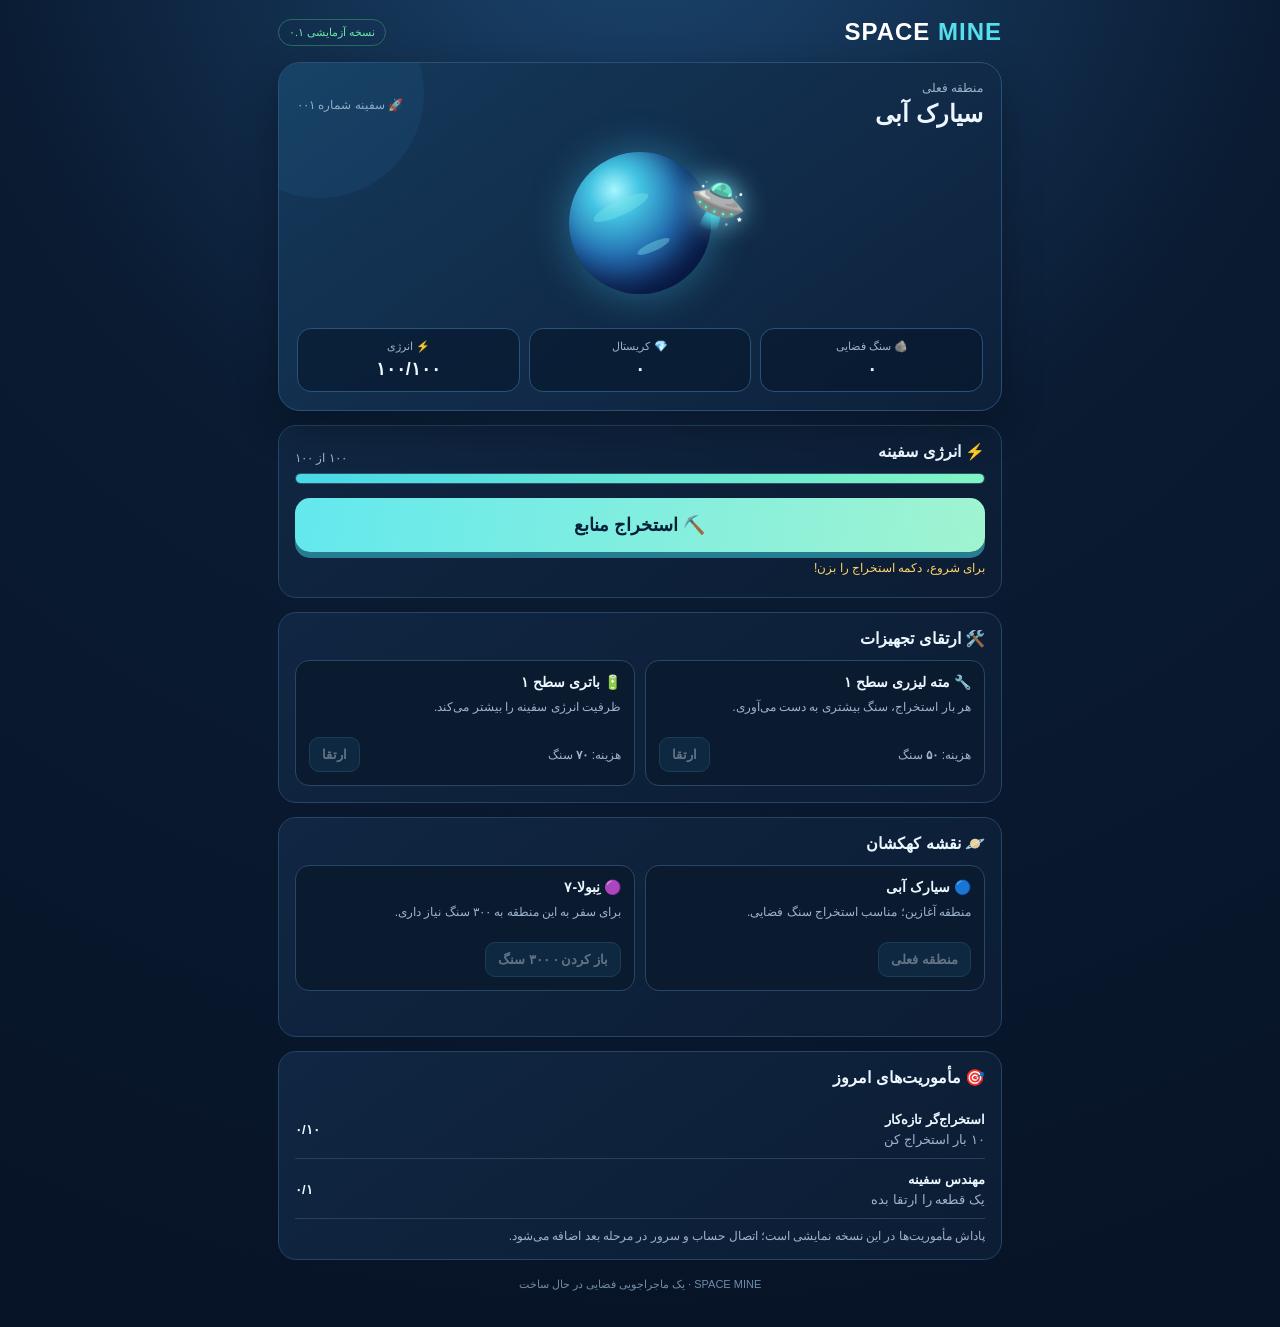
==== index.html @ e65287ba "Rename space_mine_prototype(1).html to index.html" ====
<!doctype html>
<html lang="fa" dir="rtl">
<head>
<meta charset="utf-8">
<meta name="viewport" content="width=device-width, initial-scale=1">
<title>SPACE MINE | معدن فضایی</title>
<style>
:root{--bg:#071326;--panel:#10233d;--panel2:#142d4c;--cyan:#56e0ee;--gold:#ffd36a;--text:#edf7ff;--muted:#9db4cc;--green:#6ee7a8}
*{box-sizing:border-box}body{margin:0;background:radial-gradient(circle at 50% -10%,#1c4771 0,#0a1b32 42%,var(--bg) 100%);color:var(--text);font-family:Tahoma,Arial,sans-serif;min-height:100vh}
.wrap{max-width:760px;margin:auto;padding:18px}.top{display:flex;justify-content:space-between;align-items:center;gap:12px;margin-bottom:16px}.brand{font-size:24px;font-weight:900;letter-spacing:1px;color:#fff}.brand span{color:var(--cyan)}.tag{font-size:11px;color:var(--green);border:1px solid #286e60;padding:6px 10px;border-radius:99px}
.hero{border:1px solid #285078;border-radius:22px;padding:18px;background:linear-gradient(145deg,#15395b,#0d203a);box-shadow:0 14px 40px #0005;overflow:hidden;position:relative}
.hero:after{content:"";position:absolute;width:210px;height:210px;border-radius:50%;background:#2a7caa22;left:-65px;top:-75px}
.planet{height:190px;display:grid;place-items:center;position:relative;z-index:1}.planet .orb{width:142px;height:142px;border-radius:50%;background:radial-gradient(circle at 32% 27%,#a7f6ff 0,#43c4e2 18%,#236baf 48%,#142d65 76%,#0b183b 100%);box-shadow:inset -18px -14px 28px #020b2b99,0 0 40px #45c8ef66;position:relative}.orb:before,.orb:after{content:"";position:absolute;background:#7be6e966;border-radius:50%;transform:rotate(-25deg)}.orb:before{width:60px;height:15px;left:22px;top:48px}.orb:after{width:35px;height:9px;left:67px;top:90px}.ship{position:absolute;font-size:45px;filter:drop-shadow(0 0 14px #8cecff);transform:translate(78px,-18px)}
.stats{display:grid;grid-template-columns:repeat(3,1fr);gap:9px;margin-top:10px;position:relative;z-index:1}.stat{background:#06172b99;border:1px solid #2b5276;border-radius:14px;padding:11px;text-align:center}.stat small{display:block;color:var(--muted);font-size:11px;margin-bottom:5px}.stat strong{font-size:18px}
.panel{background:linear-gradient(145deg,#102642,#0c1d34);border:1px solid #244564;border-radius:18px;padding:16px;margin-top:14px}.panel h2{font-size:16px;margin:0 0 12px}.energyline{height:11px;border-radius:99px;background:#061326;overflow:hidden;border:1px solid #31506b}.energyfill{height:100%;width:100%;background:linear-gradient(90deg,#48d9e8,#80f4c3);transition:width .2s}.muted{color:var(--muted);font-size:12px}.row{display:flex;justify-content:space-between;align-items:center;gap:12px}.minebtn{width:100%;margin-top:14px;padding:16px;border:0;border-radius:15px;color:#062039;font-size:18px;font-weight:900;background:linear-gradient(100deg,#63e8ee,#a0f4d0);box-shadow:0 6px 0 #267c91;cursor:pointer}.minebtn:active{transform:translateY(3px);box-shadow:0 3px 0 #267c91}.minebtn:disabled{opacity:.45;cursor:not-allowed}
.grid{display:grid;grid-template-columns:repeat(2,1fr);gap:10px}.item{background:#0a1b30;border:1px solid #274765;border-radius:14px;padding:13px}.item h3{font-size:14px;margin:0 0 7px}.item p{font-size:12px;color:var(--muted);margin:0 0 10px;min-height:30px;line-height:1.7}
button.secondary{background:#183d5c;border:1px solid #39708f;color:#e9f8ff;padding:9px 12px;border-radius:10px;font-family:inherit;font-weight:700;cursor:pointer}button.secondary:disabled{opacity:.4;cursor:not-allowed}.mission{display:flex;justify-content:space-between;align-items:center;gap:10px;padding:11px 0;border-bottom:1px solid #25415c}.mission:last-child{border:0}.mission b{font-size:13px}.mission small{display:block;color:var(--muted);margin-top:4px}.toast{min-height:20px;color:var(--gold);font-size:12px;margin-top:9px}.footer{text-align:center;color:#718ba7;font-size:11px;padding:18px 0}
@media(max-width:480px){.wrap{padding:12px}.stats{gap:6px}.stat{padding:9px 5px}.stat strong{font-size:16px}.grid{grid-template-columns:1fr}.planet{height:165px}}
</style>
</head>
<body>
<div class="wrap">
  <header class="top"><div class="brand">SPACE <span>MINE</span></div><div class="tag">نسخه آزمایشی ۰.۱</div></header>
  <section class="hero">
    <div class="row"><div><div class="muted">منطقه فعلی</div><h2 style="margin:5px 0 0">سیارک آبی</h2></div><div class="muted">🚀 سفینه شماره ۰۰۱</div></div>
    <div class="planet"><div class="orb"></div><div class="ship">🛸</div></div>
    <div class="stats">
      <div class="stat"><small>🪨 سنگ فضایی</small><strong id="ore">۰</strong></div>
      <div class="stat"><small>💎 کریستال</small><strong id="crystal">۰</strong></div>
      <div class="stat"><small>⚡ انرژی</small><strong id="energy">۱۰۰/۱۰۰</strong></div>
    </div>
  </section>

  <section class="panel">
    <div class="row"><h2>⚡ انرژی سفینه</h2><span class="muted" id="energyText">۱۰۰ از ۱۰۰</span></div>
    <div class="energyline"><div class="energyfill" id="energyBar"></div></div>
    <button class="minebtn" id="mine">⛏️ استخراج منابع</button>
    <div class="toast" id="toast">برای شروع، دکمه استخراج را بزن!</div>
  </section>

  <section class="panel">
    <h2>🛠️ ارتقای تجهیزات</h2>
    <div class="grid">
      <div class="item"><h3>🔧 مته لیزری سطح <span id="drillLevel">۱</span></h3><p>هر بار استخراج، سنگ بیشتری به دست می‌آوری.</p><div class="row"><span class="muted">هزینه: <b id="drillCost">۵۰</b> سنگ</span><button class="secondary" id="upgradeDrill">ارتقا</button></div></div>
      <div class="item"><h3>🔋 باتری سطح <span id="batteryLevel">۱</span></h3><p>ظرفیت انرژی سفینه را بیشتر می‌کند.</p><div class="row"><span class="muted">هزینه: <b id="batteryCost">۷۰</b> سنگ</span><button class="secondary" id="upgradeBattery">ارتقا</button></div></div>
    </div>
  </section>

  <section class="panel">
    <h2>🪐 نقشه کهکشان</h2>
    <div class="grid">
      <div class="item"><h3>🔵 سیارک آبی</h3><p>منطقه آغازین؛ مناسب استخراج سنگ فضایی.</p><button class="secondary" disabled>منطقه فعلی</button></div>
      <div class="item"><h3>🟣 نِبولا-۷</h3><p>برای سفر به این منطقه به ۳۰۰ سنگ نیاز داری.</p><button class="secondary" id="unlockPlanet">باز کردن · ۳۰۰ سنگ</button></div>
    </div>
    <div class="toast" id="planetToast"></div>
  </section>

  <section class="panel">
    <h2>🎯 مأموریت‌های امروز</h2>
    <div class="mission"><div><b>استخراج‌گر تازه‌کار</b><small>۱۰ بار استخراج کن</small></div><div><b id="mineMission">۰/۱۰</b></div></div>
    <div class="mission"><div><b>مهندس سفینه</b><small>یک قطعه را ارتقا بده</small></div><div><b id="upgradeMission">۰/۱</b></div></div>
    <div class="muted" style="margin-top:10px">پاداش مأموریت‌ها در این نسخه نمایشی است؛ اتصال حساب و سرور در مرحله بعد اضافه می‌شود.</div>
  </section>
  <div class="footer">SPACE MINE · یک ماجراجویی فضایی در حال ساخت</div>
</div>
<script>
const $=id=>document.getElementById(id);
const fa=n=>Math.floor(n).toLocaleString('fa-IR');
const defaults={ore:0,crystal:0,energy:100,energyMax:100,drill:1,battery:1,mines:0,upgrades:0,planet:false,last:Date.now()};
let s;
try{s={...defaults,...JSON.parse(localStorage.getItem('spacemine_save')||'{}')}}catch(e){s={...defaults}}
function save(){s.last=Date.now();localStorage.setItem('spacemine_save',JSON.stringify(s))}
function drillCost(){return 50*s.drill}
function batteryCost(){return 70*s.battery}
function render(){
 $('ore').textContent=fa(s.ore);$('crystal').textContent=fa(s.crystal);
 $('energy').textContent=fa(s.energy)+'/'+fa(s.energyMax);$('energyText').textContent=fa(s.energy)+' از '+fa(s.energyMax);
 $('energyBar').style.width=(100*s.energy/s.energyMax)+'%';
 $('drillLevel').textContent=fa(s.drill);$('batteryLevel').textContent=fa(s.battery);
 $('drillCost').textContent=fa(drillCost());$('batteryCost').textContent=fa(batteryCost());
 $('upgradeDrill').disabled=s.ore<drillCost();$('upgradeBattery').disabled=s.ore<batteryCost();
 $('mine').disabled=s.energy<1;$('mineMission').textContent=fa(Math.min(10,s.mines))+'/۱۰';
 $('upgradeMission').textContent=(s.upgrades>0?'۱':'۰')+'/۱';
 $('unlockPlanet').disabled=s.ore<300||s.planet;$('unlockPlanet').textContent=s.planet?'باز شده ✓':'باز کردن · ۳۰۰ سنگ';
}
function toast(t){$('toast').textContent=t}
$('mine').onclick=()=>{
 if(s.energy<1)return;
 const amount=5+(s.drill-1)*3;
 s.ore+=amount;s.energy-=1;s.mines++;
 if(Math.random()<.12)s.crystal++;
 save();render();toast('عالی! '+fa(amount)+' سنگ فضایی استخراج کردی.'); 
};
$('upgradeDrill').onclick=()=>{
 const c=drillCost();if(s.ore<c)return;
 s.ore-=c;s.drill++;s.upgrades++;save();render();toast('مته لیزری ارتقا پیدا کرد!');
};
$('upgradeBattery').onclick=()=>{
 const c=batteryCost();if(s.ore<c)return;
 s.ore-=c;s.battery++;s.energyMax+=20;s.energy=Math.min(s.energy+20,s.energyMax);s.upgrades++;save();render();toast('ظرفیت باتری بیشتر شد!');
};
$('unlockPlanet').onclick=()=>{
 if(s.ore<300||s.planet)return;
 s.ore-=300;s.planet=true;save();render();$('planetToast').textContent='🎉 نِبولا-۷ باز شد! در نسخه بعدی امکان سفر و استخراج در آن اضافه می‌شود.';
};
setInterval(()=>{
 if(s.energy<s.energyMax){s.energy=Math.min(s.energyMax,s.energy+1);save();render()}
},5000);
render();
</script>
</body>
</html>
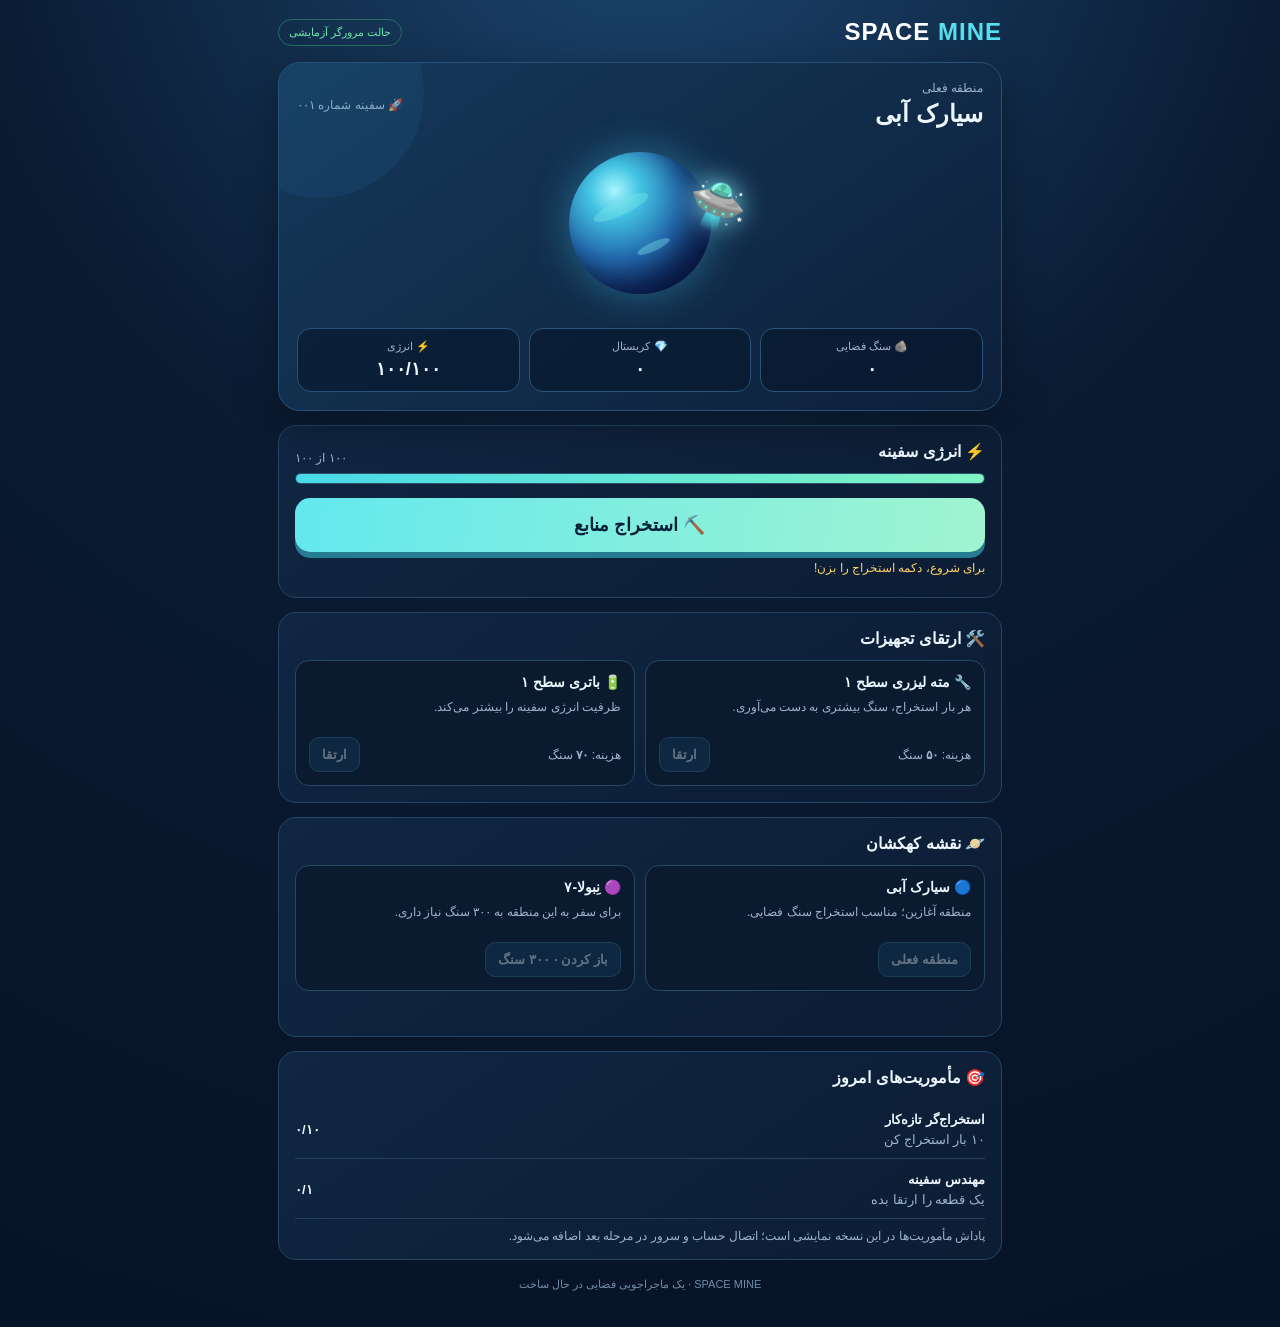
==== commit c20a81db: "Update runtime status tag to version 0.2" ====
--- a/index.html
+++ b/index.html
@@ -1,9 +1,11 @@
+
 <!doctype html>
 <html lang="fa" dir="rtl">
 <head>
 <meta charset="utf-8">
 <meta name="viewport" content="width=device-width, initial-scale=1">
 <title>SPACE MINE | معدن فضایی</title>
+<script src="https://telegram.org/js/telegram-web-app.js?65"></script>
 <style>
 :root{--bg:#071326;--panel:#10233d;--panel2:#142d4c;--cyan:#56e0ee;--gold:#ffd36a;--text:#edf7ff;--muted:#9db4cc;--green:#6ee7a8}
 *{box-sizing:border-box}body{margin:0;background:radial-gradient(circle at 50% -10%,#1c4771 0,#0a1b32 42%,var(--bg) 100%);color:var(--text);font-family:Tahoma,Arial,sans-serif;min-height:100vh}
@@ -20,7 +22,7 @@
 </head>
 <body>
 <div class="wrap">
-  <header class="top"><div class="brand">SPACE <span>MINE</span></div><div class="tag">نسخه آزمایشی ۰.۱</div></header>
+  <header class="top"><div class="brand">SPACE <span>MINE</span></div><div class="tag" id="runtimeStatus">نسخه آزمایشی ۰.۲</div></header>
   <section class="hero">
     <div class="row"><div><div class="muted">منطقه فعلی</div><h2 style="margin:5px 0 0">سیارک آبی</h2></div><div class="muted">🚀 سفینه شماره ۰۰۱</div></div>
     <div class="planet"><div class="orb"></div><div class="ship">🛸</div></div>
@@ -65,6 +67,7 @@
 </div>
 <script>
 const $=id=>document.getElementById(id);
+const tg = window.Telegram && window.Telegram.WebApp ? window.Telegram.WebApp : null;
 const fa=n=>Math.floor(n).toLocaleString('fa-IR');
 const defaults={ore:0,crystal:0,energy:100,energyMax:100,drill:1,battery:1,mines:0,upgrades:0,planet:false,last:Date.now()};
 let s;
@@ -107,6 +110,13 @@
  if(s.energy<s.energyMax){s.energy=Math.min(s.energyMax,s.energy+1);save();render()}
 },5000);
 render();
+if (tg) {
+  if (typeof tg.expand === 'function') tg.expand();
+  if (typeof tg.ready === 'function') tg.ready();
+  $('runtimeStatus').textContent = 'اجرا در تلگرام';
+} else {
+  $('runtimeStatus').textContent = 'حالت مرورگر آزمایشی';
+}
 </script>
 </body>
 </html>
